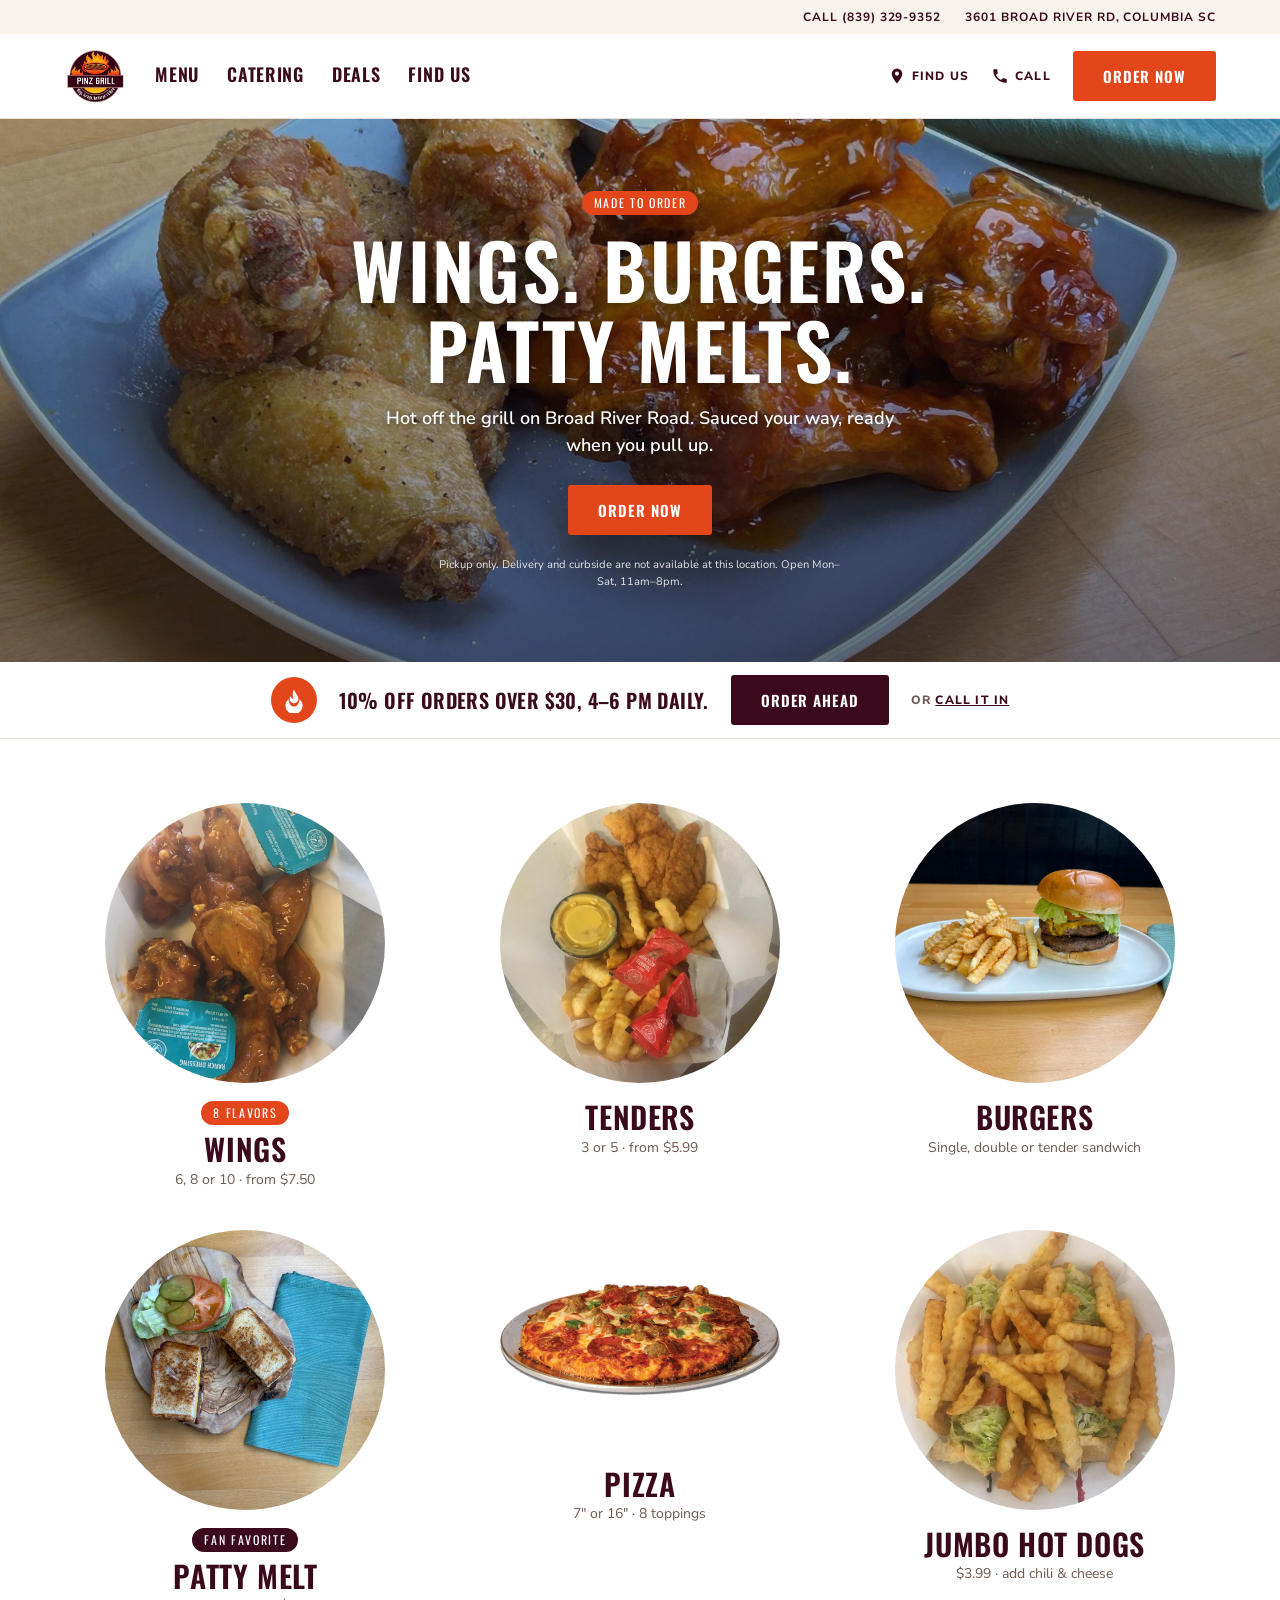
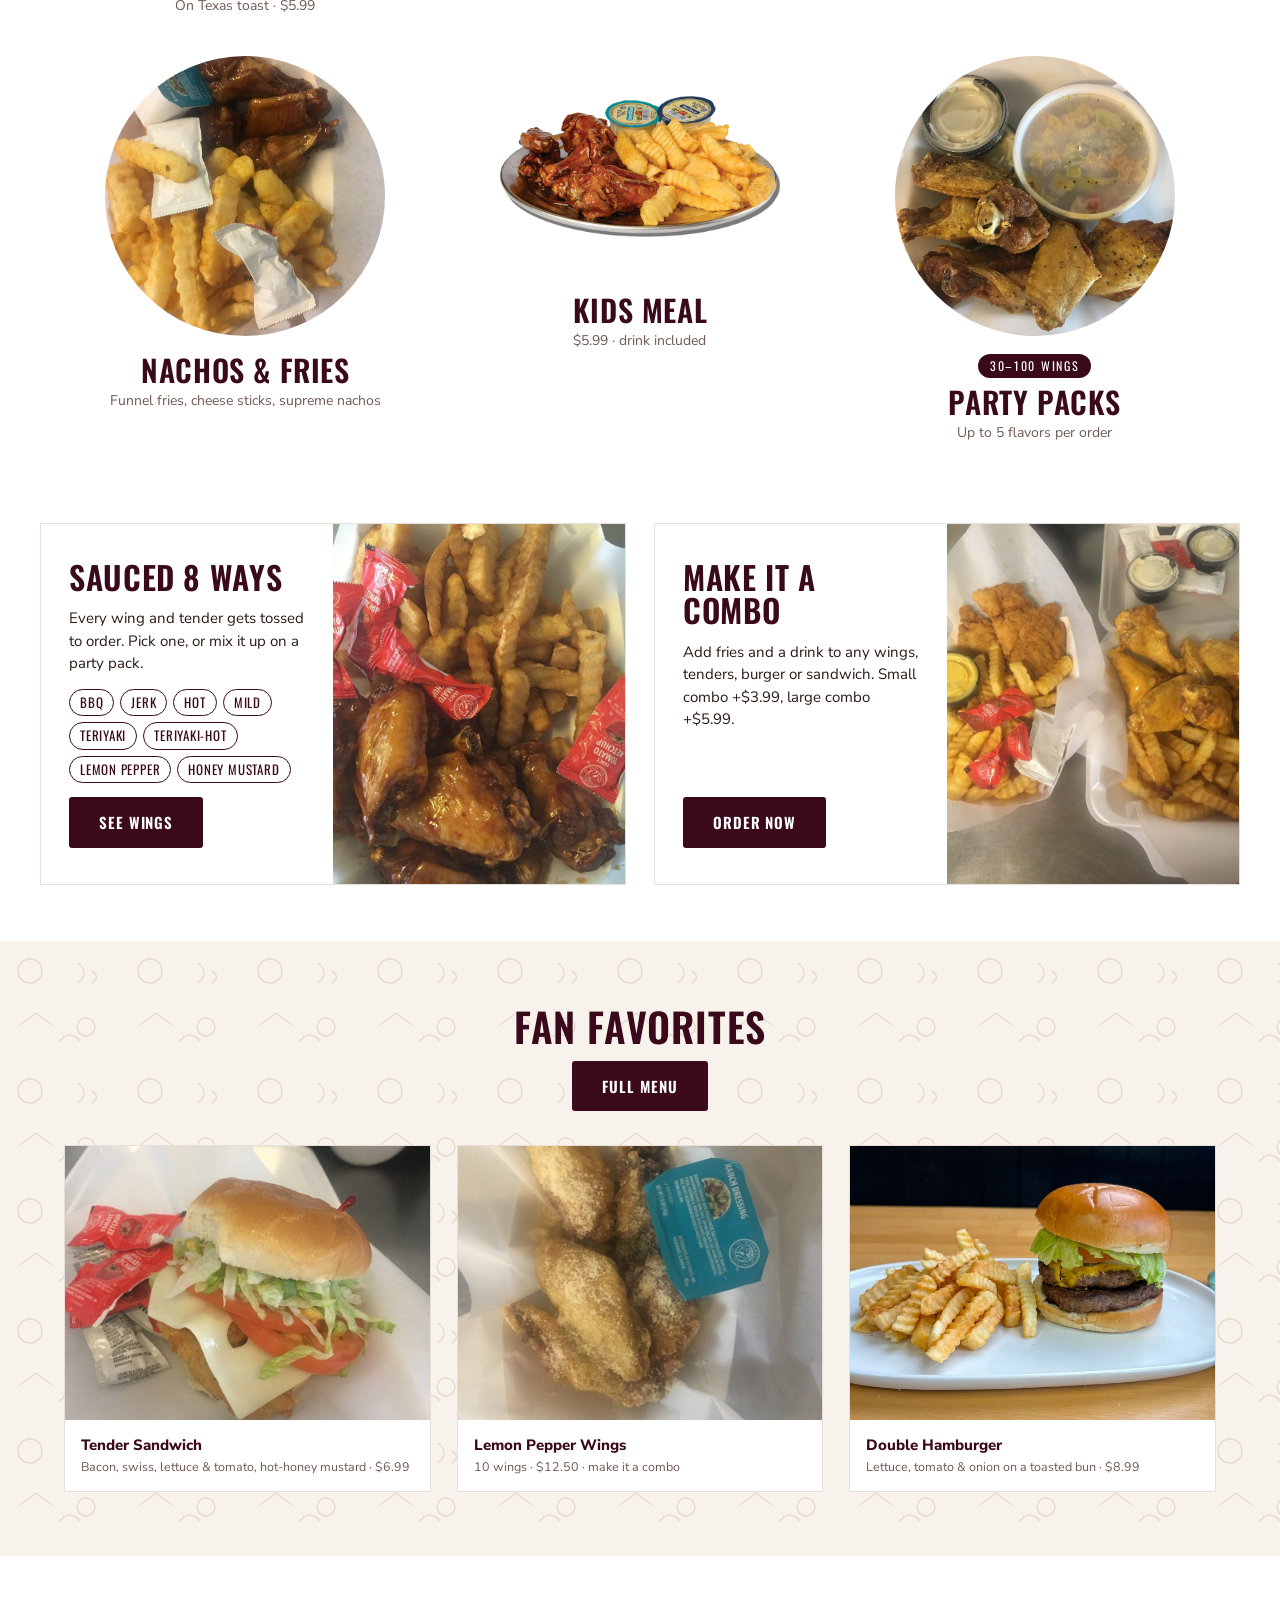
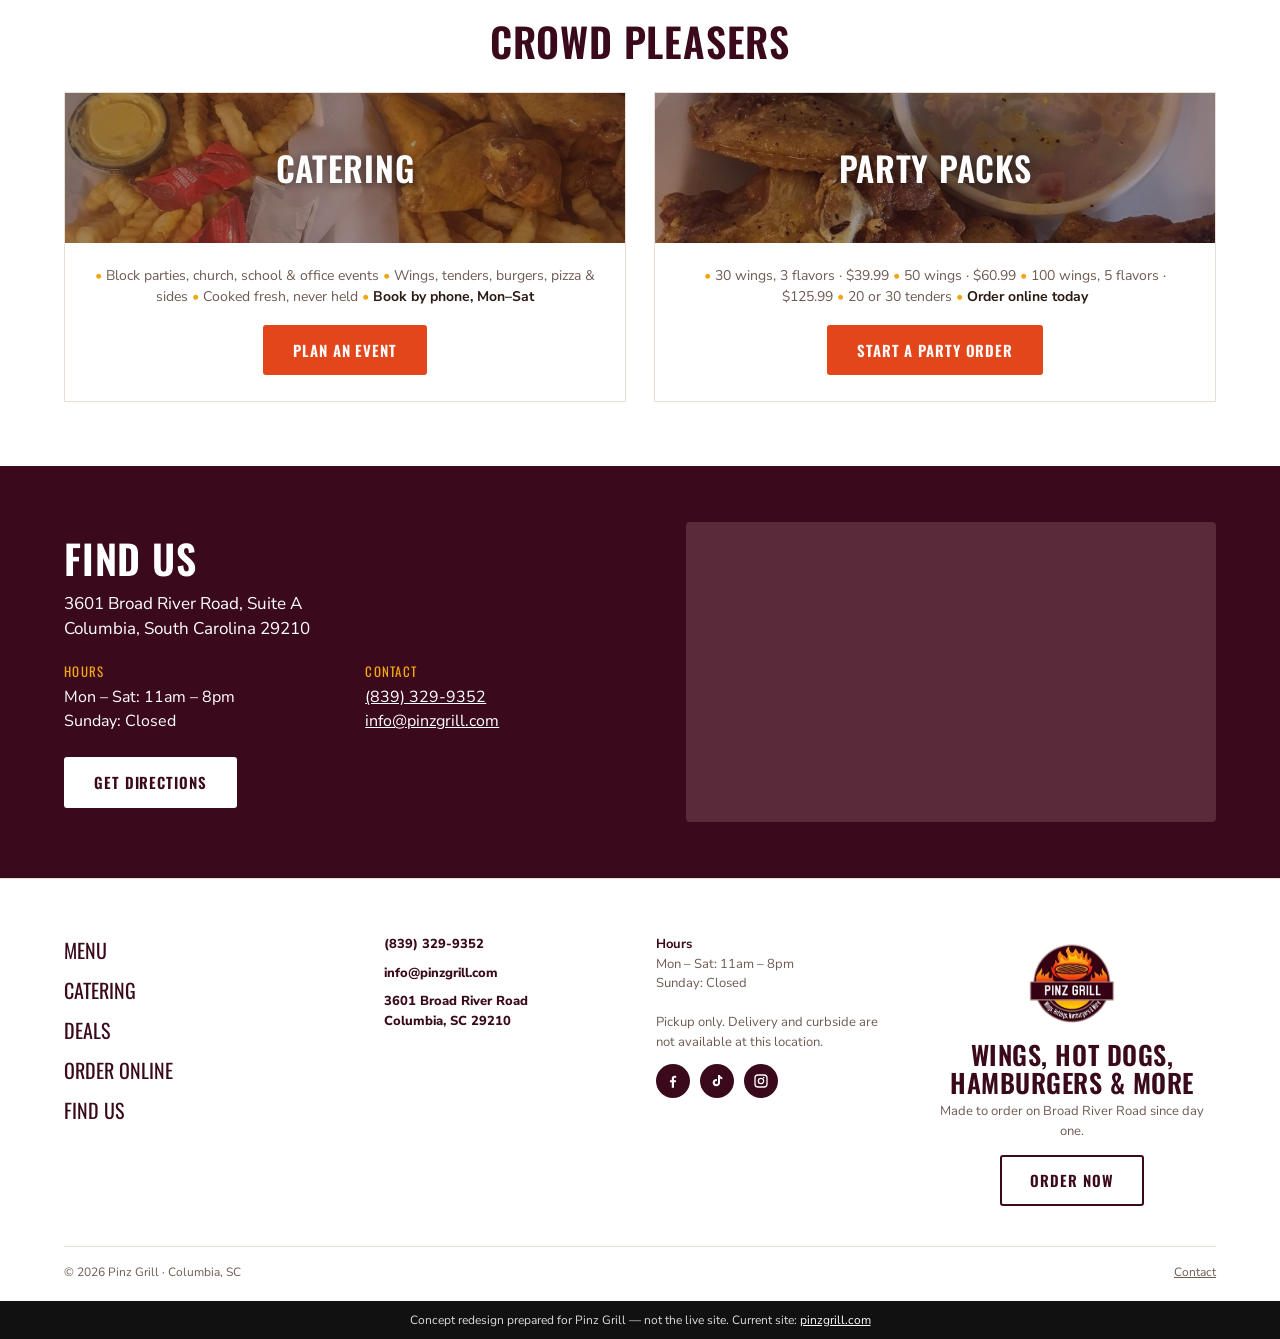
==== index.html @ 76856208 "Add Pinz Grill concept redesign in the chipotle.com layout pattern Static three-page concept (home, " ====
<!DOCTYPE html>
<html lang="en">
<head>
<meta charset="utf-8">
<meta name="viewport" content="width=device-width, initial-scale=1">
<title>Pinz Grill | Wings, Burgers & Patty Melts in Columbia, SC</title>
<meta name="description" content="Fresh grilled wings, burgers, patty melts, pizza and more on Broad River Road in Columbia, SC. Order online for pickup.">
<meta name="robots" content="noindex">
<link rel="icon" href="assets/logo-sm.png">
<link rel="preconnect" href="https://fonts.googleapis.com"><link rel="preconnect" href="https://fonts.gstatic.com" crossorigin>
<link href="https://fonts.googleapis.com/css2?family=Oswald:wght@500;600&family=Nunito+Sans:wght@400;600;800&display=swap" rel="stylesheet">
<link rel="stylesheet" href="styles.css">
</head>
<body>
<a class="skip" href="#main">Skip to content</a>
<div class="util"><div class="wrap"><a href="tel:+18393299352">Call (839) 329-9352</a><a href="https://www.google.com/maps/search/?api=1&query=3601+Broad+River+Road+Columbia+SC+29210" target="_blank" rel="noopener">3601 Broad River Rd, Columbia SC</a></div></div>
<header class="site"><div class="wrap">
  <a class="logo" href="index.html" aria-label="Pinz Grill home"><img src="assets/logo-sm.png" alt="Pinz Grill"></a>
  <nav class="main" aria-label="Primary">
    <a href="menu.html" >Menu</a>
    <a href="catering.html" >Catering</a>
    <a href="index.html#deals">Deals</a>
    <a href="index.html#findus">Find Us</a>
  </nav>
  <div class="hdr-right">
    <a class="link" href="https://www.google.com/maps/search/?api=1&query=3601+Broad+River+Road+Columbia+SC+29210" target="_blank" rel="noopener"><svg viewBox="0 0 24 24"><path d="M12 2a7 7 0 0 0-7 7c0 5.2 7 13 7 13s7-7.8 7-13a7 7 0 0 0-7-7zm0 9.5A2.5 2.5 0 1 1 12 6a2.5 2.5 0 0 1 0 5.5z"/></svg>Find Us</a>
    <a class="link" href="tel:+18393299352"><svg viewBox="0 0 24 24"><path d="M6.6 10.8a15 15 0 0 0 6.6 6.6l2.2-2.2a1 1 0 0 1 1-.25 11.4 11.4 0 0 0 3.6.57 1 1 0 0 1 1 1V20a1 1 0 0 1-1 1A17 17 0 0 1 3 4a1 1 0 0 1 1-1h3.5a1 1 0 0 1 1 1c0 1.25.2 2.45.57 3.57a1 1 0 0 1-.25 1z"/></svg>Call</a>
    <a class="btn btn-accent" href="https://direct.chownow.com/order/42710/locations/64455" target="_blank" rel="noopener">Order Now</a>
    <button class="burger" aria-label="Open menu" aria-expanded="false" onclick="var m=document.getElementById('mnav');m.classList.toggle('open');this.setAttribute('aria-expanded',m.classList.contains('open'))"><span></span><span></span><span></span></button>
  </div>
</div></header>
<div class="mnav" id="mnav"><a href="menu.html">Menu</a><a href="catering.html">Catering</a><a href="index.html#deals">Deals</a><a href="index.html#findus">Find Us</a><a href="tel:+18393299352">Call (839) 329-9352</a></div>
<main id="main">
<section class="hero" style="background-image:url(assets/hero-wings.jpg)">
  <div class="inner">
    <span class="pill">Made to order</span>
    <h1>Wings. Burgers.<br>Patty Melts.</h1>
    <p>Hot off the grill on Broad River Road. Sauced your way, ready when you pull up.</p>
    <a class="btn btn-accent" href="https://direct.chownow.com/order/42710/locations/64455" target="_blank" rel="noopener">Order Now</a>
    <small>Pickup only. Delivery and curbside are not available at this location. Open Mon–Sat, 11am–8pm.</small>
  </div>
</section>

<section class="promo" id="deals"><div class="wrap">
  <div class="flame"><svg viewBox="0 0 24 24"><path d="M12 2c1 4 4 5 4 9a4 4 0 0 1-8 0c0-1 .3-2 1-3 0 2 1 3 2 3 0-3-1-4 1-9zm-5 9c-2 2-3 4-3 6a8 8 0 0 0 16 0c0-2-1-4-3-6 0 4-2 7-5 7s-5-3-5-7z"/></svg></div>
  <div class="h">10% off orders over $30, 4–6 PM daily.</div>
  <a class="btn btn-brand" href="https://direct.chownow.com/order/42710/locations/64455" target="_blank" rel="noopener">Order Ahead</a>
  <span class="or">or <a href="tel:+18393299352">call it in</a></span>
</div></section>

<section class="grid-sec"><div class="wrap">
  <div class="grid">
    <a class="item" href="menu.html#wings"><div class="ph"><img src="assets/wings-hot.jpg" alt="Sauced wings"></div><span class="pill">8 flavors</span><div class="h">Wings</div><div class="sub">6, 8 or 10 · from $7.50</div></a>
    <a class="item" href="menu.html#wings"><div class="ph"><img src="assets/tenders.jpg" alt="Chicken tenders and fries"></div><div class="h">Tenders</div><div class="sub">3 or 5 · from $5.99</div></a>
    <a class="item" href="menu.html#burgers"><div class="ph"><img src="assets/burger.jpg" alt="Hamburger with fries"></div><div class="h">Burgers</div><div class="sub">Single, double or tender sandwich</div></a>
    <a class="item" href="menu.html#burgers"><div class="ph"><img src="assets/patty-melt.jpg" alt="Patty melt on Texas toast"></div><span class="pill pill-dark">Fan favorite</span><div class="h">Patty Melt</div><div class="sub">On Texas toast · $5.99</div></a>
    <a class="item" href="menu.html#pizza"><div class="ph cut"><img src="assets/pizza-cutout.png" alt="Pepperoni pizza"></div><div class="h">Pizza</div><div class="sub">7" or 16" · 8 toppings</div></a>
    <a class="item" href="menu.html#hotdogs"><div class="ph"><img src="assets/loaded-fries.jpg" alt="Jumbo hot dog with fries"></div><div class="h">Jumbo Hot Dogs</div><div class="sub">$3.99 · add chili &amp; cheese</div></a>
    <a class="item" href="menu.html#sides"><div class="ph"><img src="assets/wings-fries.jpg" alt="Crinkle fries"></div><div class="h">Nachos &amp; Fries</div><div class="sub">Funnel fries, cheese sticks, supreme nachos</div></a>
    <a class="item" href="menu.html#kids"><div class="ph cut"><img src="assets/wings-combo-cutout.png" alt="Kids meal plate"></div><div class="h">Kids Meal</div><div class="sub">$5.99 · drink included</div></a>
    <a class="item" href="menu.html#party"><div class="ph"><img src="assets/wings-plate.jpg" alt="Party wings platter"></div><span class="pill pill-dark">30–100 wings</span><div class="h">Party Packs</div><div class="sub">Up to 5 flavors per order</div></a>
  </div>
</div></section>

<section class="wrap twoup">
  <div class="card">
    <div class="txt"><h2>Sauced 8 ways</h2><p>Every wing and tender gets tossed to order. Pick one, or mix it up on a party pack.</p>
      <div class="flavors"><span>BBQ</span><span>Jerk</span><span>Hot</span><span>Mild</span><span>Teriyaki</span><span>Teriyaki-Hot</span><span>Lemon Pepper</span><span>Honey Mustard</span></div>
      <a class="btn btn-brand" href="menu.html#wings">See Wings</a></div>
    <img src="assets/wings-bbq.jpg" alt="BBQ wings with fries">
  </div>
  <div class="card">
    <div class="txt"><h2>Make it a combo</h2><p>Add fries and a drink to any wings, tenders, burger or sandwich. Small combo +$3.99, large combo +$5.99.</p>
      <a class="btn btn-brand" href="https://direct.chownow.com/order/42710/locations/64455" target="_blank" rel="noopener">Order Now</a></div>
    <img src="assets/combo.jpg" alt="Tender and wing combos with fries">
  </div>
</section>

<section class="band"><div class="wrap">
  <h2>Fan Favorites</h2>
  <a class="btn btn-brand" href="menu.html">Full Menu</a>
  <div class="cards">
    <div class="fc"><img src="assets/tender-sandwich.jpg" alt="Tender sandwich"><div>Tender Sandwich<small>Bacon, swiss, lettuce &amp; tomato, hot-honey mustard · $6.99</small></div></div>
    <div class="fc"><img src="assets/wings-lemon.jpg" alt="Lemon pepper wings"><div>Lemon Pepper Wings<small>10 wings · $12.50 · make it a combo</small></div></div>
    <div class="fc"><img src="assets/hero-burger.jpg" alt="Double hamburger with fries"><div>Double Hamburger<small>Lettuce, tomato &amp; onion on a toasted bun · $8.99</small></div></div>
  </div>
</div></section>

<section class="crowd"><div class="wrap">
  <h2>Crowd Pleasers</h2>
  <div class="cards">
    <div class="cp"><div class="top" style="background-image:url(assets/combo.jpg)"><h3>Catering</h3></div>
      <div class="body"><p><span class="dot">•</span> Block parties, church, school &amp; office events <span class="dot">•</span> Wings, tenders, burgers, pizza &amp; sides <span class="dot">•</span> Cooked fresh, never held <span class="dot">•</span> <b>Book by phone, Mon–Sat</b></p><a class="btn btn-accent" href="catering.html">Plan an Event</a></div></div>
    <div class="cp"><div class="top" style="background-image:url(assets/wings-plate.jpg)"><h3>Party Packs</h3></div>
      <div class="body"><p><span class="dot">•</span> 30 wings, 3 flavors · $39.99 <span class="dot">•</span> 50 wings · $60.99 <span class="dot">•</span> 100 wings, 5 flavors · $125.99 <span class="dot">•</span> 20 or 30 tenders <span class="dot">•</span> <b>Order online today</b></p><a class="btn btn-accent" href="https://direct.chownow.com/order/42710/locations/64455" target="_blank" rel="noopener">Start a Party Order</a></div></div>
  </div>
</div></section>

<section class="find" id="findus"><div class="wrap">
  <div>
    <h2>Find Us</h2>
    <p style="margin:0;font-size:17px">3601 Broad River Road, Suite A<br>Columbia, South Carolina 29210</p>
    <div class="row">
      <div><div class="lbl">Hours</div>Mon – Sat: 11am – 8pm<br>Sunday: Closed</div>
      <div><div class="lbl">Contact</div><a href="tel:+18393299352">(839) 329-9352</a><br><a href="mailto:info@pinzgrill.com">info@pinzgrill.com</a></div>
    </div>
    <p style="margin:24px 0 0"><a class="btn btn-white" href="https://www.google.com/maps/dir/?api=1&destination=3601+Broad+River+Road+Columbia+SC+29210" target="_blank" rel="noopener">Get Directions</a></p>
  </div>
  <iframe class="map" title="Map to Pinz Grill" loading="lazy" referrerpolicy="no-referrer-when-downgrade" src="https://www.google.com/maps?q=3601+Broad+River+Road,+Columbia,+SC+29210&output=embed"></iframe>
</div></section>
</main>
<footer><div class="wrap">
  <div class="cols">
    <div class="big"><a href="menu.html">Menu</a><a href="catering.html">Catering</a><a href="index.html#deals">Deals</a><a href="https://direct.chownow.com/order/42710/locations/64455" target="_blank" rel="noopener">Order Online</a><a href="index.html#findus">Find Us</a></div>
    <div class="sm"><a href="tel:+18393299352">(839) 329-9352</a><a href="mailto:info@pinzgrill.com">info@pinzgrill.com</a><a href="https://www.google.com/maps/search/?api=1&query=3601+Broad+River+Road+Columbia+SC+29210" target="_blank" rel="noopener">3601 Broad River Road<br>Columbia, SC 29210</a></div>
    <div class="sm"><b style="color:var(--brand)">Hours</b><br>Mon – Sat: 11am – 8pm<br>Sunday: Closed<br><br>Pickup only. Delivery and curbside are not available at this location.
      <div class="social">
        <a href="https://www.facebook.com/people/Pinz-Grill/61581128777867/" aria-label="Facebook" target="_blank" rel="noopener"><svg viewBox="0 0 24 24"><path d="M13.5 22v-8h2.7l.4-3.2h-3.1V8.8c0-.9.3-1.6 1.6-1.6h1.7V4.4c-.3 0-1.3-.1-2.5-.1-2.5 0-4.1 1.5-4.1 4.2v2.3H7.4V14h2.8v8z"/></svg></a>
        <a href="https://www.tiktok.com/@pinzgrill3601a" aria-label="TikTok" target="_blank" rel="noopener"><svg viewBox="0 0 24 24"><path d="M16.5 3c.3 2 1.5 3.3 3.5 3.5v3c-1.3 0-2.5-.4-3.5-1.1v6.1a5.5 5.5 0 1 1-4.7-5.4v3.1a2.4 2.4 0 1 0 1.7 2.3V3z"/></svg></a>
        <a href="https://instagram.com/" aria-label="Instagram" target="_blank" rel="noopener"><svg viewBox="0 0 24 24"><path d="M12 7a5 5 0 1 0 0 10 5 5 0 0 0 0-10zm0 8a3 3 0 1 1 0-6 3 3 0 0 1 0 6zm5.3-8.3a1.2 1.2 0 1 1-2.4 0 1.2 1.2 0 0 1 2.4 0zM7.5 2h9A5.5 5.5 0 0 1 22 7.5v9a5.5 5.5 0 0 1-5.5 5.5h-9A5.5 5.5 0 0 1 2 16.5v-9A5.5 5.5 0 0 1 7.5 2zm0 2A3.5 3.5 0 0 0 4 7.5v9A3.5 3.5 0 0 0 7.5 20h9a3.5 3.5 0 0 0 3.5-3.5v-9A3.5 3.5 0 0 0 16.5 4z"/></svg></a>
      </div>
    </div>
    <div class="rew"><img src="assets/logo-sm.png" alt=""><div class="h">Wings, Hot Dogs, Hamburgers &amp; More</div><p style="font-size:13px;color:var(--muted);margin:6px 0 14px">Made to order on Broad River Road since day one.</p><a class="btn btn-outline" href="https://direct.chownow.com/order/42710/locations/64455" target="_blank" rel="noopener">Order Now</a></div>
  </div>
  <div class="legal"><span>© 2026 Pinz Grill · Columbia, SC</span><span><a href="mailto:info@pinzgrill.com" style="color:inherit">Contact</a></span></div>
</div></footer>
<div class="concept">Concept redesign prepared for Pinz Grill — not the live site. Current site: <a href="https://www.pinzgrill.com" target="_blank" rel="noopener">pinzgrill.com</a></div>
</body>
</html>
---- styles.css ----
/* Pinz Grill concept redesign — Chipotle-pattern layout, Pinz brand colors */
:root{
  --brand:#3a0a1c;        /* logo maroon */
  --brand-deep:#2a0512;
  --accent:#e4461b;       /* flame orange-red (CTA) */
  --accent-hover:#c93a13;
  --gold:#f2a614;
  --ink:#2b1a14;
  --muted:#6f5a52;
  --cream:#f7f2ec;
  --line:#e8e0d8;
  --white:#fff;
  --head:'Oswald','Trade Gothic LT','Arial Narrow',sans-serif;
  --body:'Nunito Sans','Nunito',system-ui,-apple-system,'Segoe UI',sans-serif;
}
*{box-sizing:border-box;min-width:0}
html{scroll-behavior:smooth;-webkit-text-size-adjust:100%}
body{margin:0;font-family:var(--body);color:var(--ink);background:var(--white);line-height:1.5;font-size:16px}
img{max-width:100%;display:block}
a{color:inherit}
h1,h2,h3,.h{font-family:var(--head);font-weight:600;text-transform:uppercase;letter-spacing:.02em;line-height:1.05;margin:0}
.wrap{max-width:1200px;margin:0 auto;padding:0 24px}
.btn{display:inline-block;font-family:var(--head);font-weight:600;text-transform:uppercase;letter-spacing:.06em;font-size:15px;padding:12px 28px;border-radius:3px;text-decoration:none;border:2px solid transparent;cursor:pointer;transition:background .15s,color .15s;white-space:nowrap}
.btn-accent{background:var(--accent);color:#fff}
.btn-accent:hover{background:var(--accent-hover)}
.btn-brand{background:var(--brand);color:#fff}
.btn-brand:hover{background:var(--brand-deep)}
.btn-outline{background:transparent;color:var(--brand);border-color:var(--brand)}
.btn-outline:hover{background:var(--brand);color:#fff}
.btn-white{background:#fff;color:var(--brand)}
.pill{display:inline-block;background:var(--accent);color:#fff;font-family:var(--head);font-size:12px;letter-spacing:.14em;text-transform:uppercase;padding:3px 12px;border-radius:999px}
.pill-dark{background:var(--brand)}
.skip{position:absolute;left:-9999px}
.skip:focus{left:8px;top:8px;background:#fff;padding:8px;z-index:99}

/* top utility bar */
.util{background:var(--cream);font-size:12px;letter-spacing:.08em;text-transform:uppercase;font-weight:700}
.util .wrap{display:flex;justify-content:flex-end;gap:24px;height:34px;align-items:center}
.util a{text-decoration:none;color:var(--brand)}

/* header */
header.site{position:sticky;top:0;z-index:50;background:#fff;border-bottom:1px solid var(--line)}
header.site .wrap{display:flex;align-items:center;height:84px;gap:28px}
.logo{display:flex;align-items:center;gap:10px;text-decoration:none;flex:0 0 auto}
.logo img{height:64px;width:auto}
nav.main{display:flex;gap:28px;flex:1}
nav.main a{font-family:var(--head);font-weight:600;text-transform:uppercase;font-size:18px;letter-spacing:.04em;color:var(--brand);text-decoration:none;padding:6px 0;border-bottom:3px solid transparent}
nav.main a:hover,nav.main a[aria-current]{border-bottom-color:var(--accent)}
.hdr-right{display:flex;align-items:center;gap:22px;margin-left:auto}
.hdr-right .link{display:flex;align-items:center;gap:6px;font-size:12px;font-weight:800;letter-spacing:.1em;text-transform:uppercase;text-decoration:none;color:var(--brand)}
.hdr-right svg{width:18px;height:18px;fill:var(--brand)}
.burger{display:none;background:none;border:0;padding:8px;cursor:pointer}
.burger span{display:block;width:24px;height:3px;background:var(--brand);margin:5px 0;border-radius:2px}
.mnav{display:none;background:#fff;border-bottom:1px solid var(--line)}
.mnav a{display:block;padding:14px 24px;font-family:var(--head);font-size:20px;text-transform:uppercase;color:var(--brand);text-decoration:none;border-top:1px solid var(--line)}
.mnav.open{display:block}

/* hero */
.hero{position:relative;min-height:520px;display:flex;align-items:center;justify-content:center;text-align:center;color:#fff;background:#222 center/cover no-repeat;isolation:isolate}
.hero::after{content:"";position:absolute;inset:0;background:linear-gradient(180deg,rgba(20,5,10,.25),rgba(20,5,10,.55));z-index:-1}
.hero .inner{max-width:760px;padding:72px 24px}
.hero h1{font-size:clamp(40px,6.4vw,76px);letter-spacing:.03em;text-shadow:0 2px 12px rgba(0,0,0,.35);margin:14px 0 16px}
.hero p{font-size:18px;font-weight:600;margin:0 auto 26px;max-width:520px;text-shadow:0 1px 6px rgba(0,0,0,.5)}
.hero small{display:block;margin-top:22px;font-size:11px;opacity:.85;max-width:420px;margin-left:auto;margin-right:auto}

/* promo bar */
.promo{background:#fff;border-bottom:1px solid var(--line)}
.promo .wrap{display:flex;align-items:center;justify-content:center;gap:22px;min-height:76px;flex-wrap:wrap;padding:12px 24px}
.promo .flame{width:46px;height:46px;border-radius:50%;background:var(--accent);display:grid;place-items:center;flex:0 0 auto}
.promo .flame svg{width:26px;height:26px;fill:#fff}
.promo .h{font-size:20px;color:var(--brand)}
.promo .or{font-size:12px;letter-spacing:.1em;text-transform:uppercase;font-weight:800;color:var(--muted)}
.promo .or a{color:var(--brand)}

/* menu grid */
.grid-sec{padding:64px 0 24px}
.grid{display:grid;grid-template-columns:repeat(3,1fr);gap:40px 32px}
.item{text-align:center;text-decoration:none;color:var(--brand)}
.item .ph{width:min(280px,80%);aspect-ratio:1;margin:0 auto 18px;border-radius:50%;overflow:hidden;background:var(--cream);display:grid;place-items:center;transition:transform .2s}
.item .ph img{width:100%;height:100%;object-fit:cover}
.item .ph.cut{border-radius:0;background:none;aspect-ratio:auto;height:220px;overflow:visible}
.item .ph.cut img{object-fit:contain;height:100%;width:auto;max-width:100%}
.item:hover .ph{transform:translateY(-4px)}
.item .h{font-size:30px}
.item .sub{font-size:14px;color:var(--muted);margin-top:4px}
.item .pill{margin-bottom:8px}

/* two-up feature cards */
.twoup{display:grid;grid-template-columns:1fr 1fr;gap:28px;padding:56px 0}
.card{border:1px solid var(--line);display:grid;grid-template-columns:1fr 1fr;min-height:340px;background:#fff}
.card .txt{padding:36px 28px;display:flex;flex-direction:column;gap:14px}
.card .txt h2{font-size:32px;color:var(--brand)}
.card .txt p{margin:0;color:var(--ink);font-size:15px;flex:1}
.card .txt .btn{align-self:flex-start}
.card img{width:100%;height:100%;object-fit:cover}
.flavors{display:flex;flex-wrap:wrap;gap:6px}
.flavors span{border:1px solid var(--brand);color:var(--brand);font-family:var(--head);font-size:13px;letter-spacing:.06em;text-transform:uppercase;padding:3px 10px;border-radius:999px}

/* featured band */
.band{background:var(--cream) url("data:image/svg+xml,%3Csvg xmlns='http://www.w3.org/2000/svg' width='120' height='120' viewBox='0 0 120 120'%3E%3Cg fill='none' stroke='%23e6d9cc' stroke-width='1.4'%3E%3Ccircle cx='30' cy='30' r='12'/%3E%3Cpath d='M78 22c8 6 8 14 0 20M92 30c6 4 6 8 0 12'/%3E%3Cpath d='M20 84l16-12 16 12'/%3E%3Ccircle cx='86' cy='86' r='9'/%3E%3Cpath d='M60 100c6-8 14-8 20 0'/%3E%3C/g%3E%3C/svg%3E");padding:64px 0;text-align:center}
.band h2{font-size:40px;color:var(--brand);margin-bottom:14px}
.band .cards{display:grid;grid-template-columns:repeat(3,1fr);gap:26px;margin-top:34px;text-align:left}
.band .fc{background:#fff;border:1px solid var(--line)}
.band .fc img{aspect-ratio:4/3;width:100%;object-fit:cover}
.band .fc div{padding:14px 16px;font-weight:800;font-size:15px;color:var(--brand)}
.band .fc div small{display:block;font-weight:400;color:var(--muted);margin-top:2px}

/* crowd pleasers */
.crowd{padding:64px 0}
.crowd h2{text-align:center;font-size:40px;color:var(--brand);margin-bottom:30px}
.crowd .cards{display:grid;grid-template-columns:1fr 1fr;gap:28px}
.cp{border:1px solid var(--line);background:#fff}
.cp .top{position:relative;height:150px;background:#333 center/cover;display:grid;place-items:center}
.cp .top::after{content:"";position:absolute;inset:0;background:rgba(40,8,18,.45)}
.cp .top h3{position:relative;z-index:1;color:#fff;font-size:34px;text-shadow:0 2px 8px rgba(0,0,0,.4)}
.cp .body{padding:22px 24px 26px;text-align:center}
.cp .body p{font-size:14px;color:var(--muted);margin:0 0 18px}
.cp .body b{color:var(--ink)}
.cp .body .dot{color:var(--gold)}

/* find us */
.find{background:var(--brand);color:#fff;padding:56px 0}
.find .wrap{display:grid;grid-template-columns:1.1fr 1fr;gap:40px;align-items:center}
.find h2{font-size:40px;margin-bottom:12px}
.find .row{display:grid;grid-template-columns:1fr 1fr;gap:20px;margin-top:20px}
.find .lbl{font-family:var(--head);text-transform:uppercase;letter-spacing:.1em;font-size:13px;color:var(--gold);margin-bottom:4px}
.find a{color:#fff}
.find a.btn-white{color:var(--brand)}
.find .map{border:0;width:100%;height:300px;border-radius:4px;background:#5a2a3a}

/* footer */
footer{padding:56px 0 20px;border-top:1px solid var(--line)}
footer .cols{display:grid;grid-template-columns:1.2fr 1fr 1fr 1.2fr;gap:32px}
footer .big a{display:block;font-family:var(--head);font-size:20px;text-transform:uppercase;color:var(--brand);text-decoration:none;margin-bottom:10px}
footer .sm a{display:block;font-size:13px;font-weight:800;color:var(--brand);text-decoration:none;margin-bottom:9px}
footer .sm{font-size:13px;color:var(--muted)}
footer .rew{text-align:center}
footer .rew img{height:96px;margin:0 auto 10px}
footer .rew .h{font-size:26px;color:var(--brand)}
footer .social{display:flex;gap:10px;margin-top:12px}
footer .social a{width:34px;height:34px;border-radius:50%;background:var(--brand);display:grid;place-items:center}
footer .social svg{width:16px;height:16px;fill:#fff}
footer .legal{margin-top:40px;padding-top:16px;border-top:1px solid var(--line);font-size:12px;color:var(--muted);display:flex;justify-content:space-between;flex-wrap:wrap;gap:8px}
.concept{background:#111;color:#ddd;font-size:12px;text-align:center;padding:10px 16px}
.concept a{color:#fff}

/* menu page */
.pagehead{background:var(--brand);color:#fff;padding:48px 0 40px;text-align:center}
.pagehead h1{font-size:clamp(40px,6vw,64px)}
.pagehead p{margin:8px auto 0;max-width:520px;opacity:.9}
.tabs{position:sticky;top:84px;z-index:40;background:#fff;border-bottom:1px solid var(--line);overflow-x:auto;-webkit-overflow-scrolling:touch}
.tabs .wrap{display:flex;gap:6px;padding:8px 24px;white-space:nowrap}
.tabs a{font-family:var(--head);text-transform:uppercase;font-size:15px;letter-spacing:.05em;color:var(--brand);text-decoration:none;padding:8px 14px;border-radius:999px}
.tabs a:hover{background:var(--cream)}
.msec{padding:56px 0 8px;scroll-margin-top:150px}
.msec h2{font-size:36px;color:var(--brand)}
.msec .note{color:var(--muted);font-size:14px;margin:4px 0 22px}
.mlist{display:grid;grid-template-columns:1fr 1fr;gap:0 48px}
.mrow{display:flex;justify-content:space-between;gap:16px;padding:12px 0;border-bottom:1px solid var(--line);align-items:baseline}
.mrow .n{font-weight:800}
.mrow .d{display:block;font-weight:400;font-size:13px;color:var(--muted)}
.mrow .p{font-family:var(--head);font-size:18px;color:var(--brand);white-space:nowrap}
.callout{background:var(--cream);border-left:4px solid var(--accent);padding:14px 18px;margin:22px 0 0;font-size:14px}
.callout b{color:var(--brand)}
.mhero{display:grid;grid-template-columns:1fr 1fr;gap:32px;align-items:center;padding-top:40px}
.mhero img{border-radius:6px;aspect-ratio:1;object-fit:cover}

/* catering page */
.split{display:grid;grid-template-columns:1fr 1fr;gap:40px;align-items:center;padding:56px 0}
.split h2{font-size:36px;color:var(--brand);margin-bottom:12px}
.split img{border-radius:6px;aspect-ratio:1;object-fit:cover;width:100%}
.steps{display:grid;grid-template-columns:repeat(3,1fr);gap:24px;padding:16px 0 56px}
.step{border:1px solid var(--line);padding:26px 22px}
.step .num{font-family:var(--head);font-size:40px;color:var(--accent);line-height:1}
.step h3{font-size:22px;color:var(--brand);margin:8px 0 6px}
.step p{margin:0;font-size:14px;color:var(--muted)}
.pack{display:grid;grid-template-columns:repeat(4,1fr);gap:16px;padding-bottom:56px}
.pk{background:var(--cream);text-align:center;padding:24px 12px}
.pk .h{font-size:34px;color:var(--brand)}
.pk .p{font-family:var(--head);font-size:22px;color:var(--accent)}
.pk small{color:var(--muted)}
form.cf{display:grid;grid-template-columns:1fr 1fr;gap:14px;margin-top:20px}
form.cf label{font-size:12px;font-weight:800;text-transform:uppercase;letter-spacing:.08em;color:var(--brand)}
form.cf input,form.cf textarea,form.cf select{width:100%;padding:12px;border:1px solid var(--line);border-radius:3px;font:inherit;margin-top:4px;background:#fff}
form.cf .full{grid-column:1/-1}

@media (max-width:900px){
  nav.main,.hdr-right .link{display:none}
  .burger{display:block}
  header.site .wrap{height:68px;gap:12px}
  .logo img{height:50px}
  .hdr-right{gap:10px}
  .hdr-right .btn{padding:9px 16px;font-size:13px}
  .grid{grid-template-columns:repeat(2,1fr);gap:28px 16px}
  .item .h{font-size:22px}
  .item .ph.cut{height:150px}
  .twoup,.crowd .cards,.band .cards,.find .wrap,.mlist,.mhero,.split{grid-template-columns:1fr}
  .card{grid-template-columns:1fr}
  .card img{height:220px}
  .card .txt{order:2}
  footer .cols{grid-template-columns:1fr 1fr}
  .tabs{top:68px}
  .msec{scroll-margin-top:130px}
  .steps{grid-template-columns:1fr}
  .pack{grid-template-columns:1fr 1fr}
  form.cf{grid-template-columns:1fr}
  .util{display:none}
  .hero{min-height:440px}
  .hero .inner{padding:56px 20px}
  .promo .h{font-size:17px;text-align:center}
}
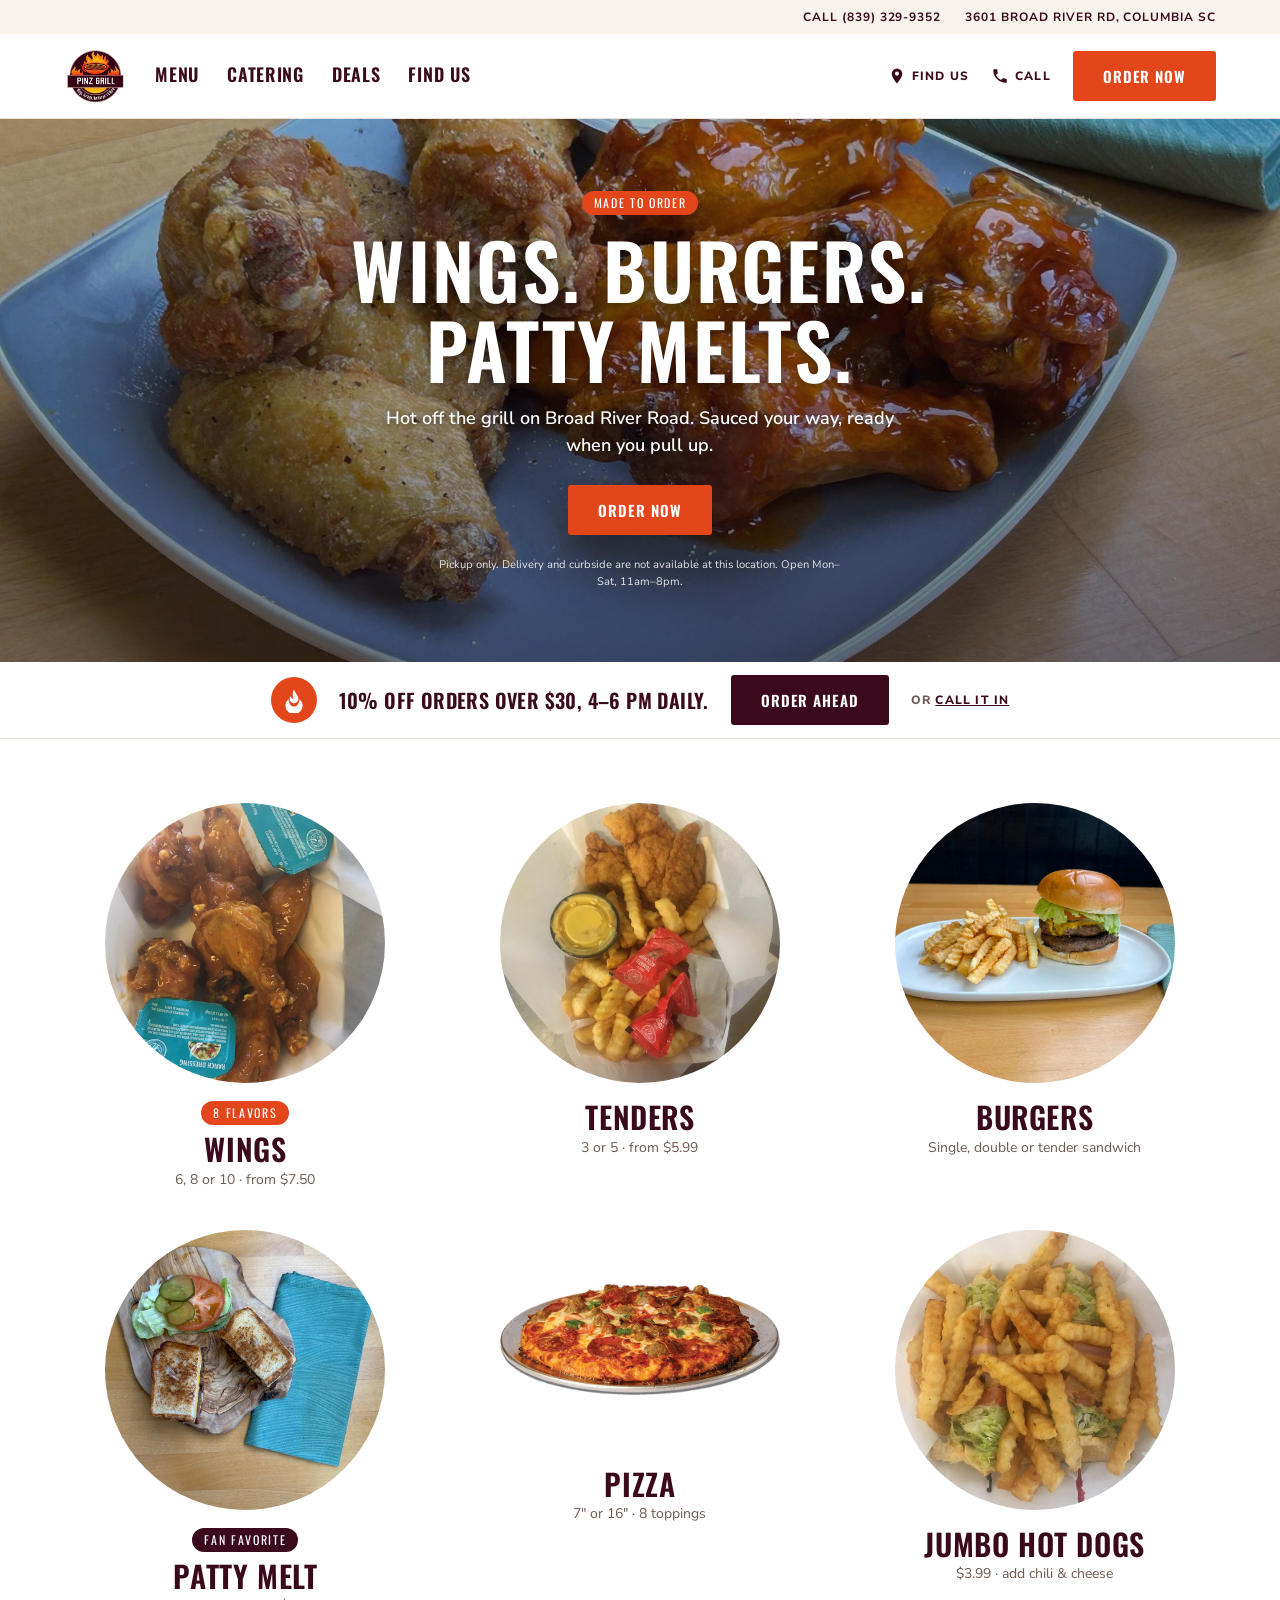
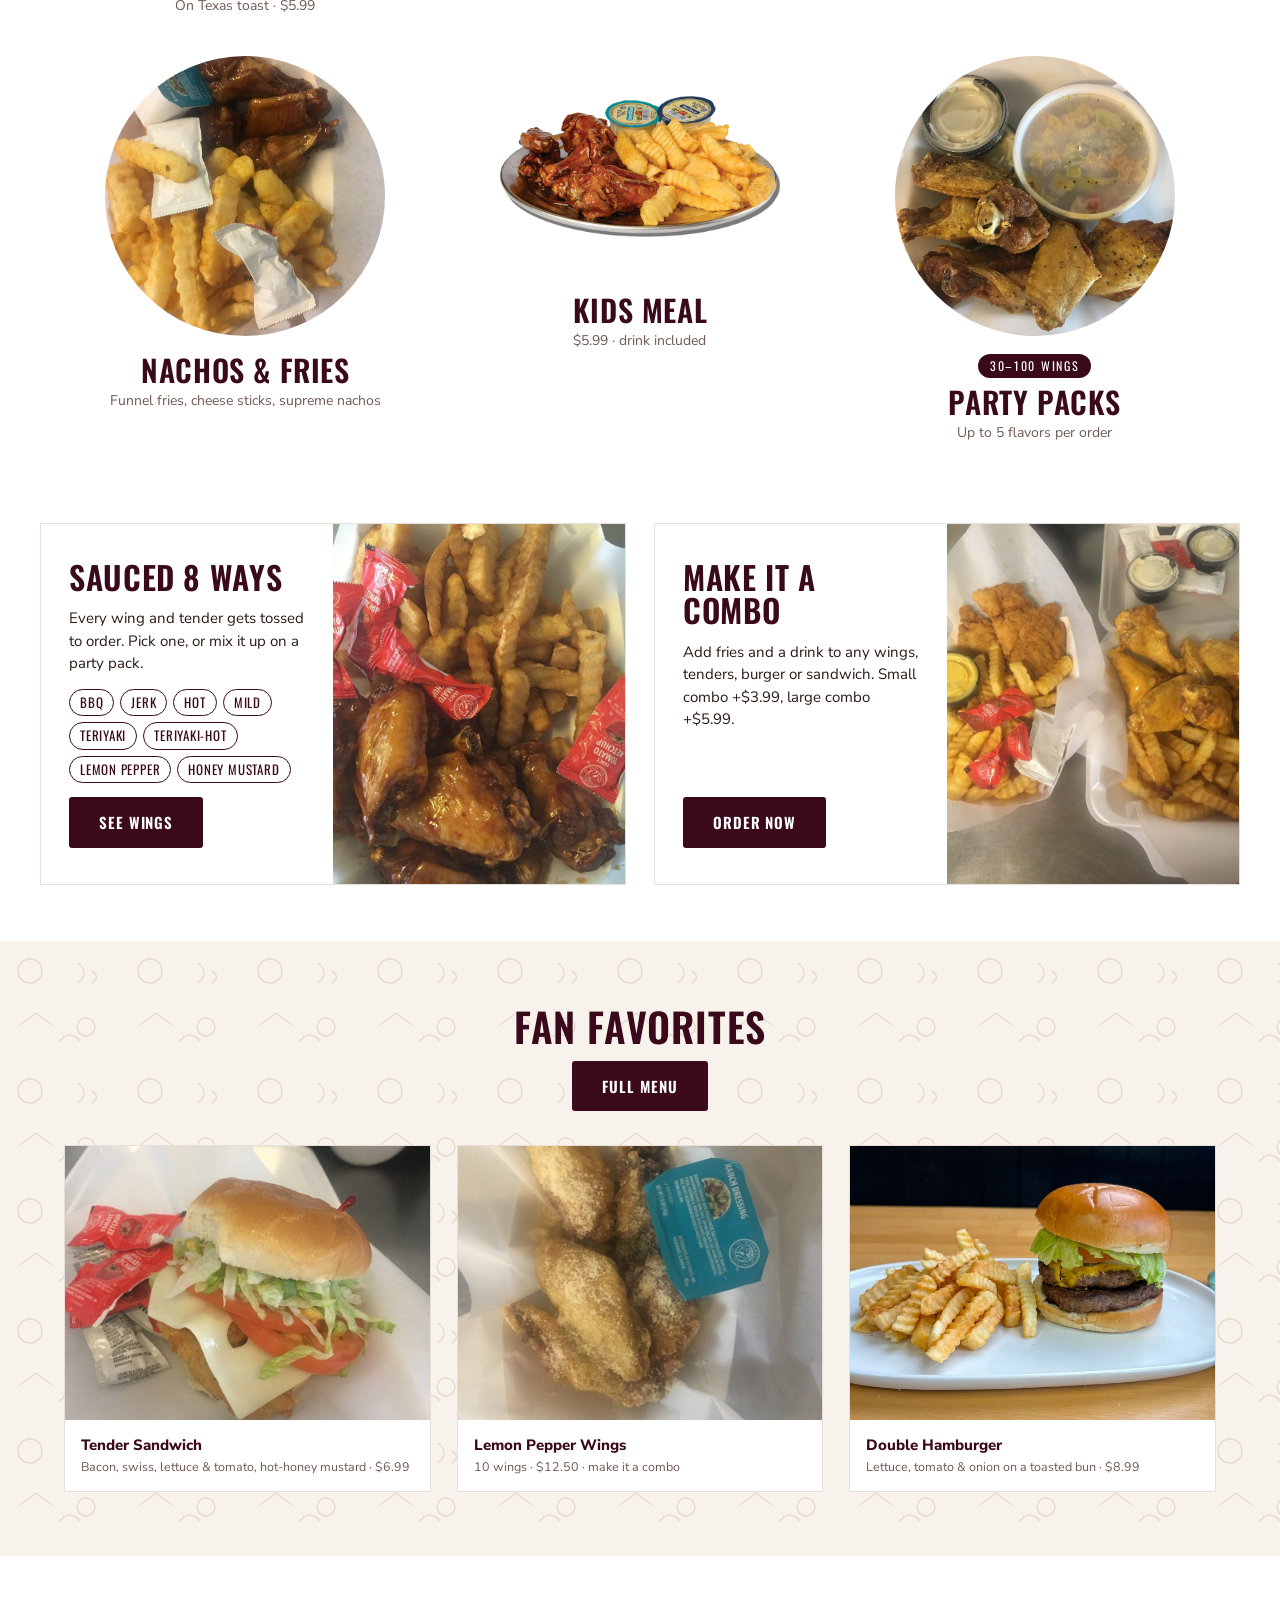
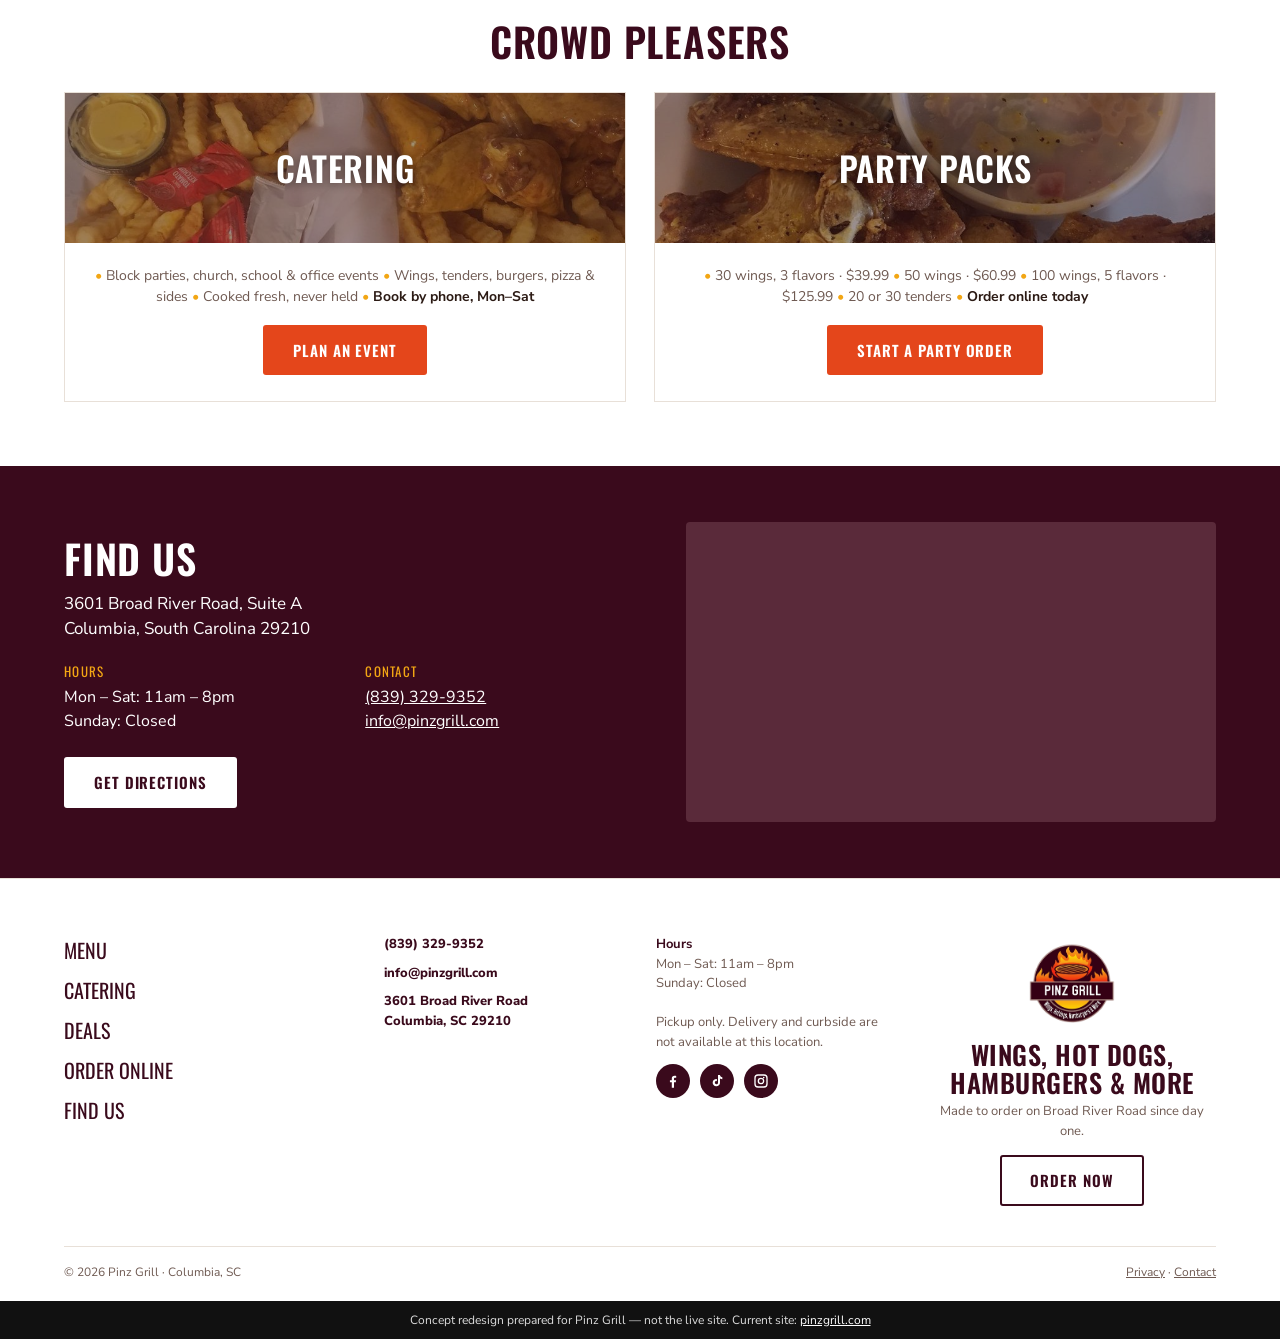
==== commit 1fe31f7f: "Extend the Pinz Grill privacy policy to cover the website The policy only described the iPhone app, " ====
--- a/index.html
+++ b/index.html
@@ -9,7 +9,7 @@
 <link rel="icon" href="assets/logo-sm.png">
 <link rel="preconnect" href="https://fonts.googleapis.com"><link rel="preconnect" href="https://fonts.gstatic.com" crossorigin>
 <link href="https://fonts.googleapis.com/css2?family=Oswald:wght@500;600&family=Nunito+Sans:wght@400;600;800&display=swap" rel="stylesheet">
-<link rel="stylesheet" href="styles.css">
+<link rel="stylesheet" href="styles.css?v=2">
 </head>
 <body>
 <a class="skip" href="#main">Skip to content</a>
@@ -122,7 +122,7 @@
     </div>
     <div class="rew"><img src="assets/logo-sm.png" alt=""><div class="h">Wings, Hot Dogs, Hamburgers &amp; More</div><p style="font-size:13px;color:var(--muted);margin:6px 0 14px">Made to order on Broad River Road since day one.</p><a class="btn btn-outline" href="https://direct.chownow.com/order/42710/locations/64455" target="_blank" rel="noopener">Order Now</a></div>
   </div>
-  <div class="legal"><span>© 2026 Pinz Grill · Columbia, SC</span><span><a href="mailto:info@pinzgrill.com" style="color:inherit">Contact</a></span></div>
+  <div class="legal"><span>© 2026 Pinz Grill · Columbia, SC</span><span><a href="privacy.html" style="color:inherit">Privacy</a> · <a href="mailto:info@pinzgrill.com" style="color:inherit">Contact</a></span></div>
 </div></footer>
 <div class="concept">Concept redesign prepared for Pinz Grill — not the live site. Current site: <a href="https://www.pinzgrill.com" target="_blank" rel="noopener">pinzgrill.com</a></div>
 </body>
--- a/styles.css
+++ b/styles.css
@@ -209,3 +209,8 @@
   .hero .inner{padding:56px 20px}
   .promo .h{font-size:17px;text-align:center}
 }
+/* App privacy + support pages */
+.legal-page h1{font-size:clamp(34px,5vw,52px);color:var(--brand)}
+.legal-page h2{font-size:22px;color:var(--brand);margin:30px 0 8px}
+.legal-page p{margin:0 0 14px;line-height:1.6}
+.legal-page a{color:var(--accent)}
